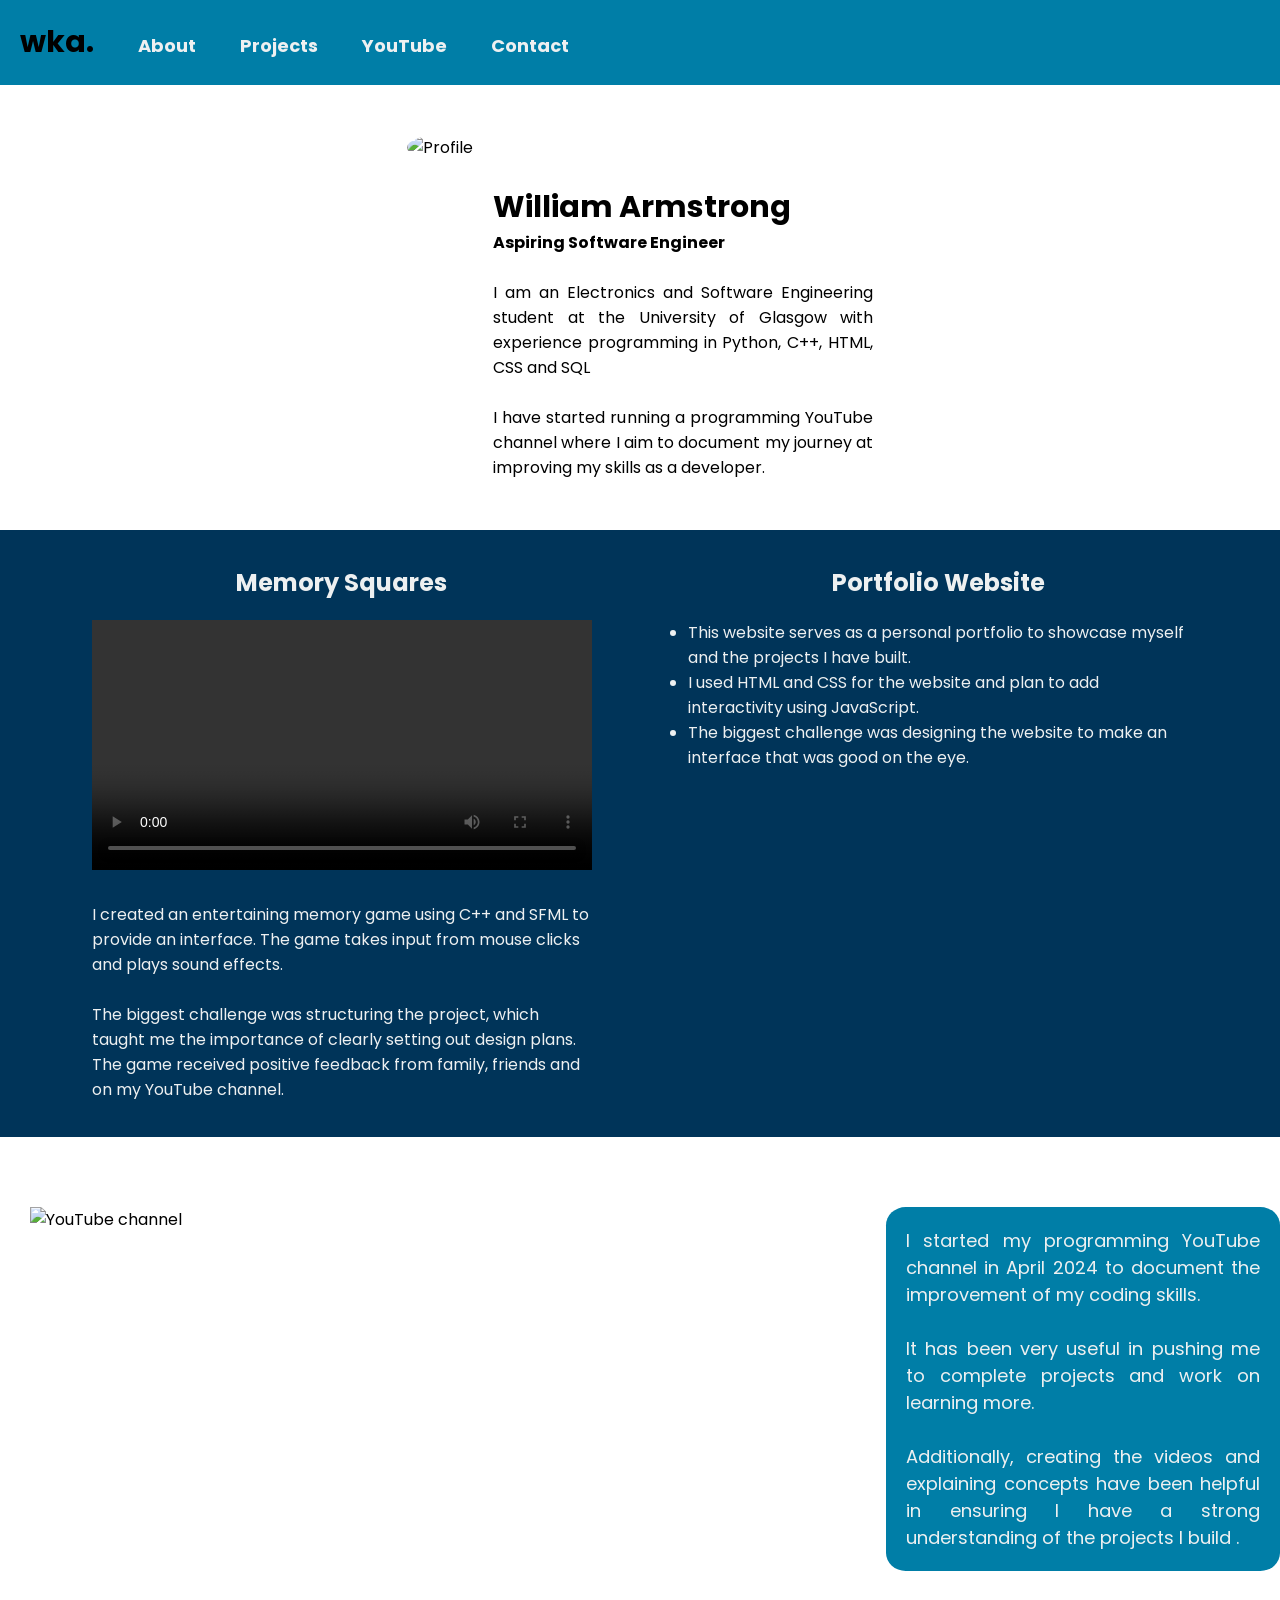
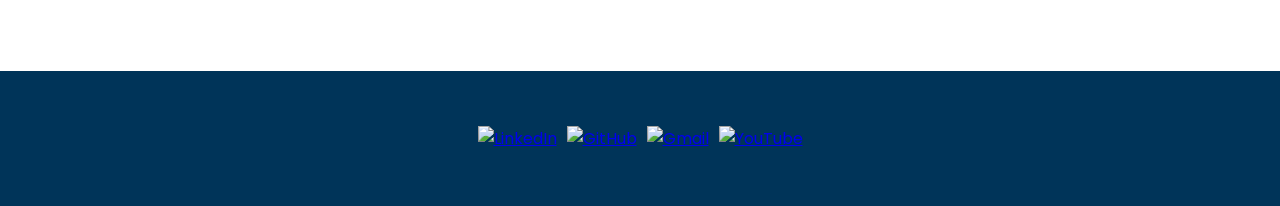
==== index.html @ e2c248c7 "Personal project website" ====
<!DOCTYPE html>
<html lang="en">

<head>
    <meta charset="UTF-8">
    <title>William Armstrong</title>
    <link href="styles.css" rel="stylesheet">
    <style>
        @import url('https://fonts.googleapis.com/css2?family=Poppins:ital,wght@0,100;0,200;0,300;0,400;0,500;0,600;0,700;0,800;0,900;1,100;1,200;1,300;1,400;1,500;1,600;1,700;1,800;1,900&display=swap');
    </style>
</head>

<body>

    <header>
        <nav>
            <ul>
                <li class="logo">wka.</li>
                <li><a href="#about">About</a></li>
                <li><a href="#projects">Projects</a></li>
                <li><a href="#youtube">YouTube</a></li>
                <li><a href="#contact">Contact</a></li>
            </ul>
        </nav>
    </header>

    <section id="about">
        <div class="profile-image">
            <img src="Resources/profile.jpg" alt="Profile" id="profile">
        </div>

        <aside class="profile-text">
            <h1>William Armstrong</h1>
            <h4>Aspiring Software Engineer</h4><br>
            <p>I am an Electronics and Software Engineering student at the University of Glasgow
                with experience programming in Python, C++, HTML, CSS and SQL <p>
            <br>
            <p>I have started running a programming YouTube channel where I aim to document my
                journey at improving my skills as a developer.</p>
        </aside>
    </section>

    <section id="projects">
        <div class="proj">
            <h2 class="project-heading">Memory Squares</h2>
            <video id="gameplay" src="Resources/memorysquares.mov" controls>Memory Squares Gameplay</video>
            <br><br>
            <p class="project-text">
                I created an entertaining memory game using C++ and SFML to provide an interface.
                The game takes input from mouse clicks and plays sound effects. </p><br>
            <p class="project-text">
                The biggest challenge was structuring the project, which taught me the importance of
                clearly setting out design plans. The game received positive feedback from family, friends
                and on my YouTube channel.
            </p>
        </div>

        <div class="proj">
            <h2 class="project-heading">Portfolio Website</h2>
            <ul class="project-text">
                <li>This website serves as a personal portfolio to showcase myself and the
                    projects I have built.</li>
                <li>I used HTML and CSS for the website and plan to add interactivity using
                    JavaScript.</li>
                <li>The biggest challenge was designing the website to make an interface that
                    was good on the eye.</li>
            </ul>
        </div>
    </section>

    <section id="youtube">
        <img id="channel" src="Resources/ytchannel.png" alt="YouTube channel">
        <aside>I started my programming YouTube channel in April 2024 to document the
            improvement of my coding skills.<br><br> It has been very useful in pushing me to
            complete projects and work on learning more. <br><br> Additionally, creating the
            videos and explaining concepts have been helpful in ensuring I have a strong
            understanding of the projects I build .</aside>
    </section>

    <footer id="contact">
        <a href="https://linkedin.com/in/william-armstrong-43b05b1b5"><img src="Resources/linkedin.png" alt="LinkedIn"></a>
        <a href="https://github.com/williamkarmstrong"><img src="Resources/github.png" alt="GitHub"></a>
        <a href="mailto:williamkarmstrongyt@gmail.com"><img src="Resources/gmail.png" alt="Gmail"></a>
        <a href="https://www.youtube.com/@williamkarmstrong"><img src="Resources/youtube.png" alt="YouTube"></a>
    </footer>
</body>
</html>
---- styles.css ----
/* Colours
Pale Blue:     #007ea7
Dark Blue:     #003459
Midnight Blue: #00171f
Off White:     #edf0f1
 */

* {
    box-sizing: border-box;
    margin: 0;
    padding: 0;
    font-family: Poppins, Arial, serif;
}

header {
    background-color: #007ea7;
}

nav li {
    list-style-type: none;
    display: inline-block;
    font-size: 18px;
    padding: 20px;
}

nav a {
    text-decoration: none;
    font-weight: bold;
    color: #edf0f1;
}

nav a:hover {
    background-color: #003459;
}

.logo {
    font-size: 30px;
    font-weight: bolder;
}

#profile {
    width: 400px;
    height: 400px;
    border-radius: 50%;
}

#about {
    display: flex;
    justify-content: center;
    padding: 50px;
}

#about aside {
    padding: 50px 0 0 20px;
    width: 400px;
    min-width: 300px;
    text-align: justify;
}

#about h1 {
    font-size: 30px;
}

#projects {
    display: flex;
    justify-content: space-evenly;
    padding: 15px;
    background-color: #003459;
    color: #edf0f1;
}

.proj {
    padding: 20px;
}

.project-heading {
    padding-bottom: 20px;
    text-align: center;
}

.project-text {
    max-width: 500px;
}

#about video {
    padding: 10px;
}

#gameplay {
    width: 500px;
    height: auto;
}

#channel {
    width: 900px;
    height: auto;
    padding: 0 30px;
}

#youtube {
    margin-top: 70px;
    display: flex;
}

#youtube aside {
    background-color: #007ea7;
    color: #edf0f1;
    padding: 20px;
    width: 400px;
    border-radius: 5%;
    text-align: justify;
    font-size: 18px;
}

#youtube aside:hover {
    background-color: #003459;
}

footer {
    margin-top: 100px;
    padding: 50px;
    display: flex;
    justify-content: center;
    background-color: #003459;
}

footer img {
    width: 50px;
    height: auto;
    padding: 5px;
}
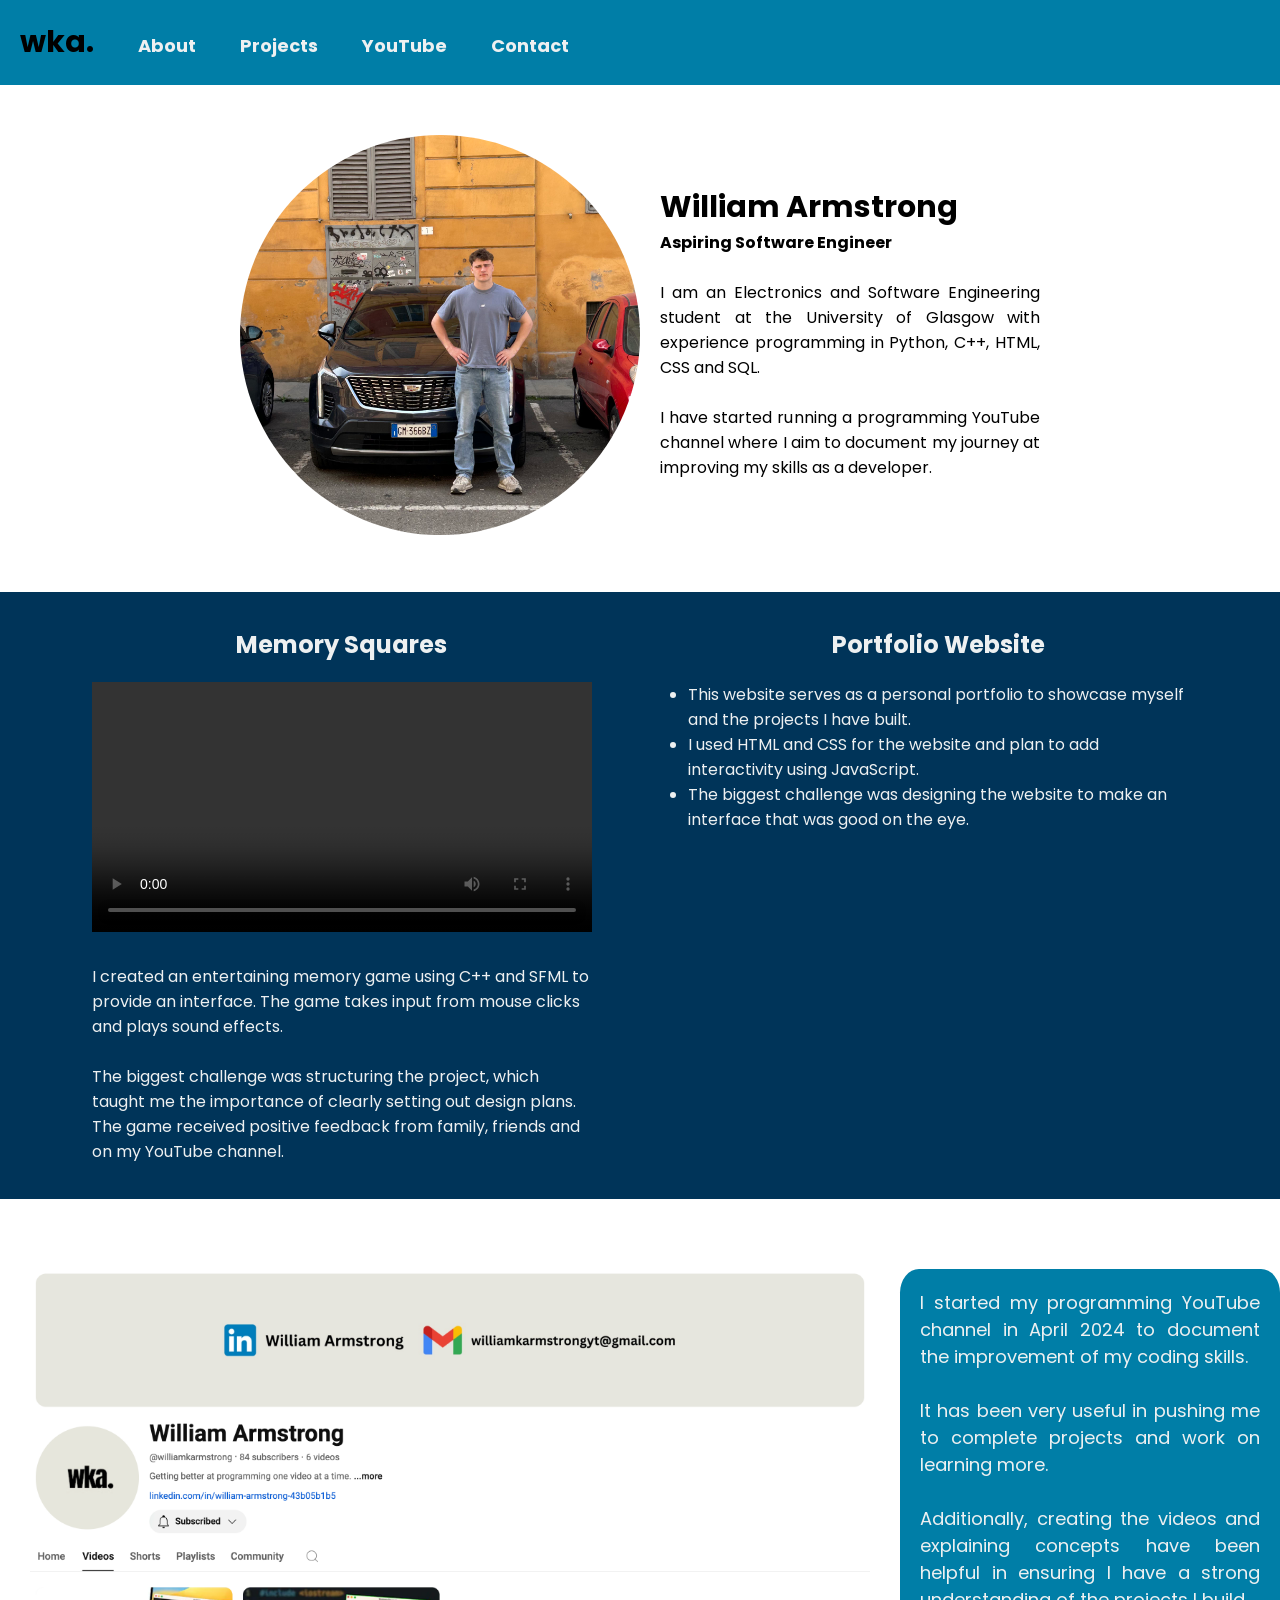
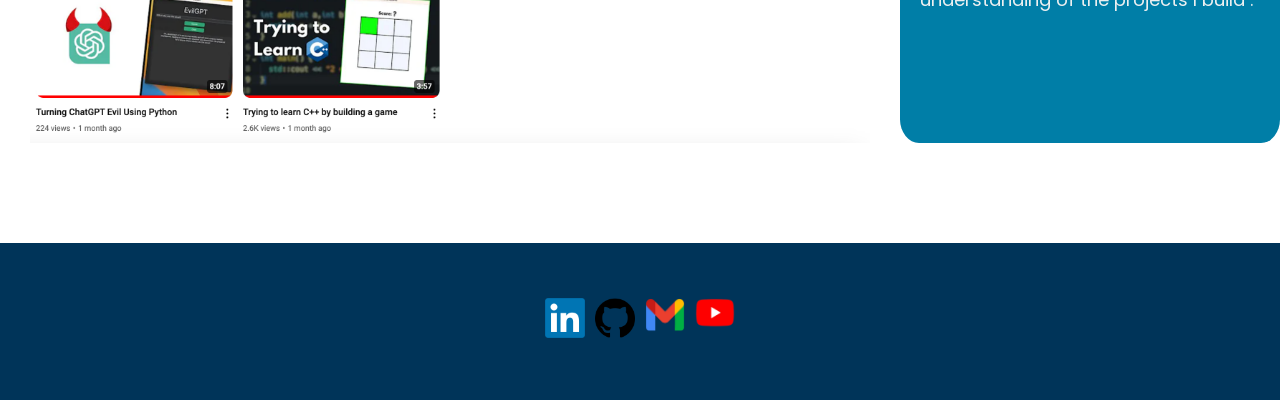
==== commit ee54242e: "Personal project website" ====
--- a/index.html
+++ b/index.html
@@ -33,7 +33,7 @@
             <h1>William Armstrong</h1>
             <h4>Aspiring Software Engineer</h4><br>
             <p>I am an Electronics and Software Engineering student at the University of Glasgow
-                with experience programming in Python, C++, HTML, CSS and SQL <p>
+                with experience programming in Python, C++, HTML, CSS and SQL. <p>
             <br>
             <p>I have started running a programming YouTube channel where I aim to document my
                 journey at improving my skills as a developer.</p>
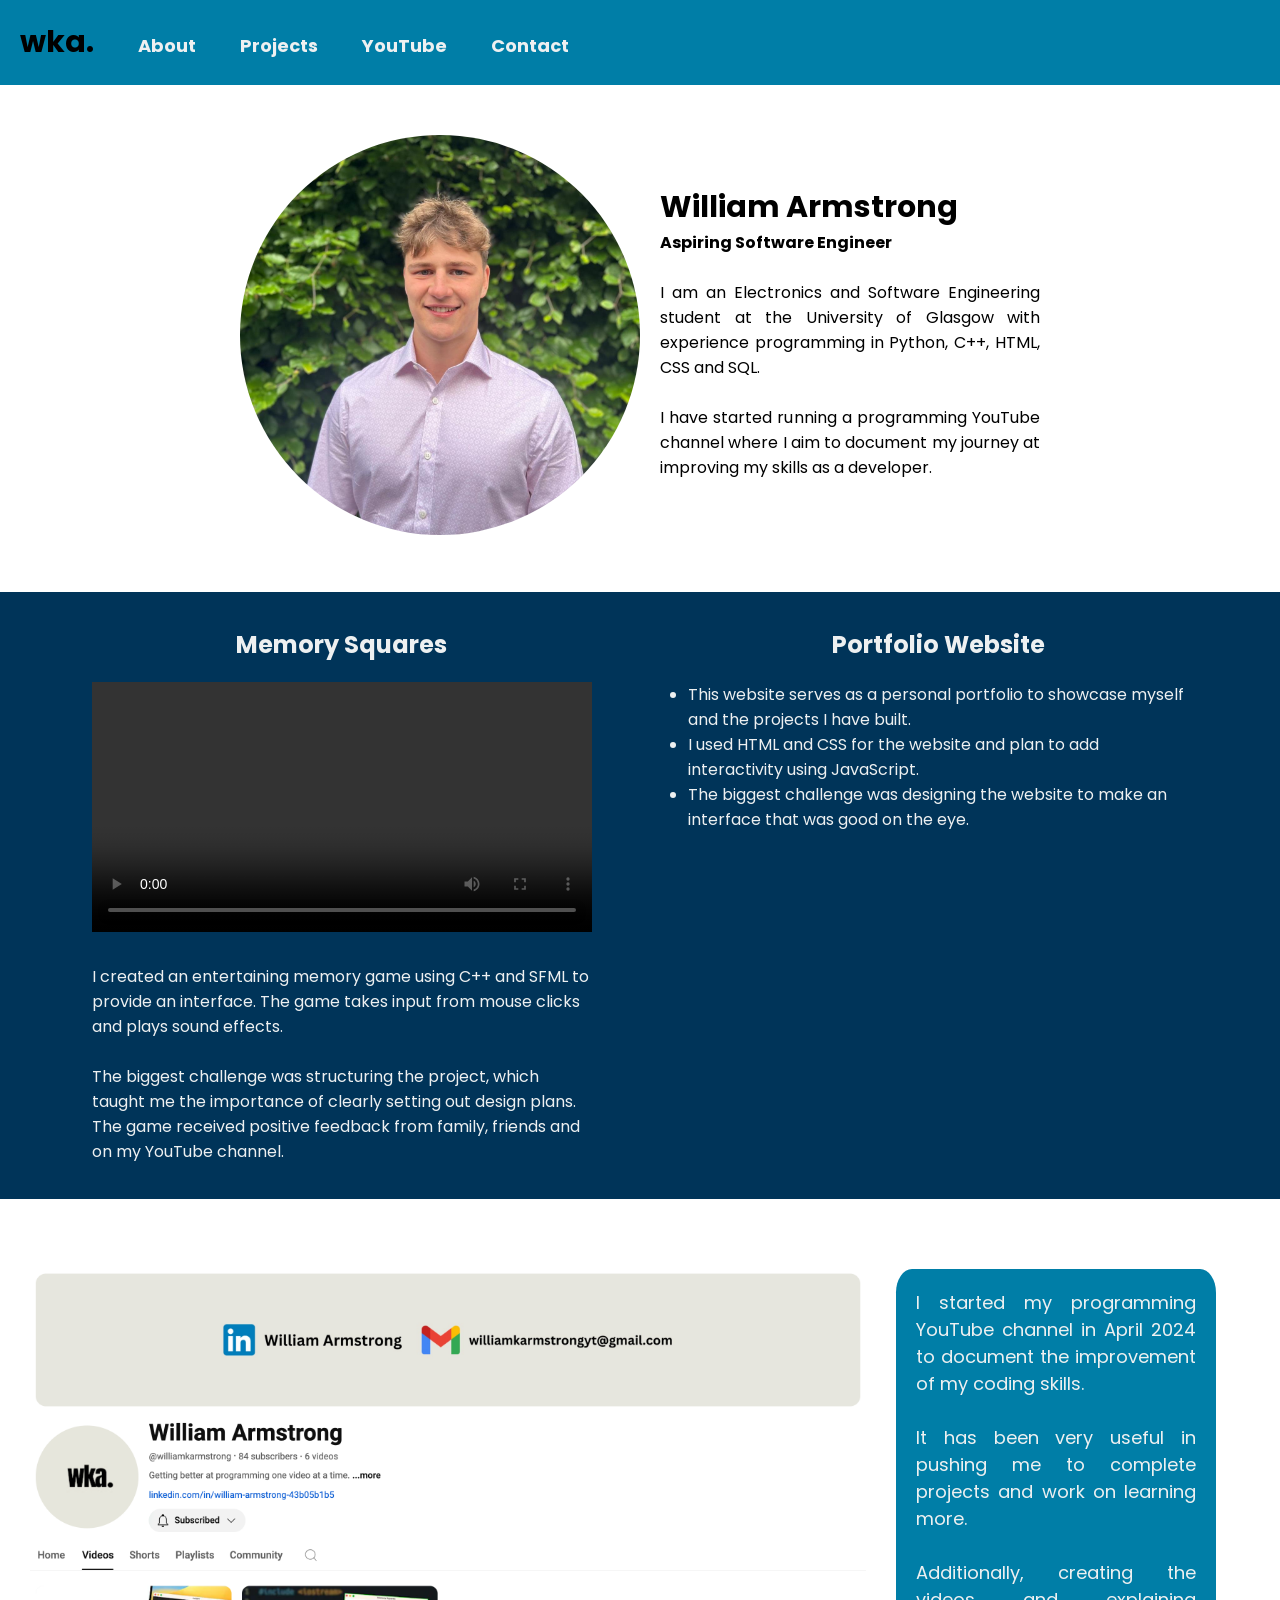
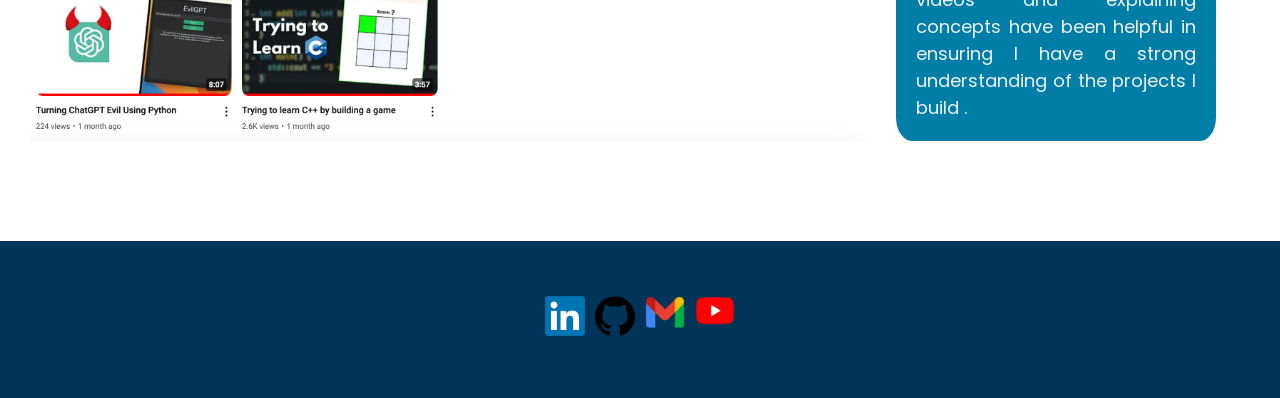
==== commit f7ed5ba3: "Changed youtube section widths" ====
--- a/index.html
+++ b/index.html
@@ -26,7 +26,7 @@
 
     <section id="about">
         <div class="profile-image">
-            <img src="Resources/profile.jpg" alt="Profile" id="profile">
+            <img src="Resources/william.jpg" alt="Profile" id="profile">
         </div>
 
         <aside class="profile-text">
--- a/styles.css
+++ b/styles.css
@@ -92,7 +92,7 @@
 }
 
 #channel {
-    width: 900px;
+    width: 70%;
     height: auto;
     padding: 0 30px;
 }
@@ -106,7 +106,7 @@
     background-color: #007ea7;
     color: #edf0f1;
     padding: 20px;
-    width: 400px;
+    width: 25%;
     border-radius: 5%;
     text-align: justify;
     font-size: 18px;
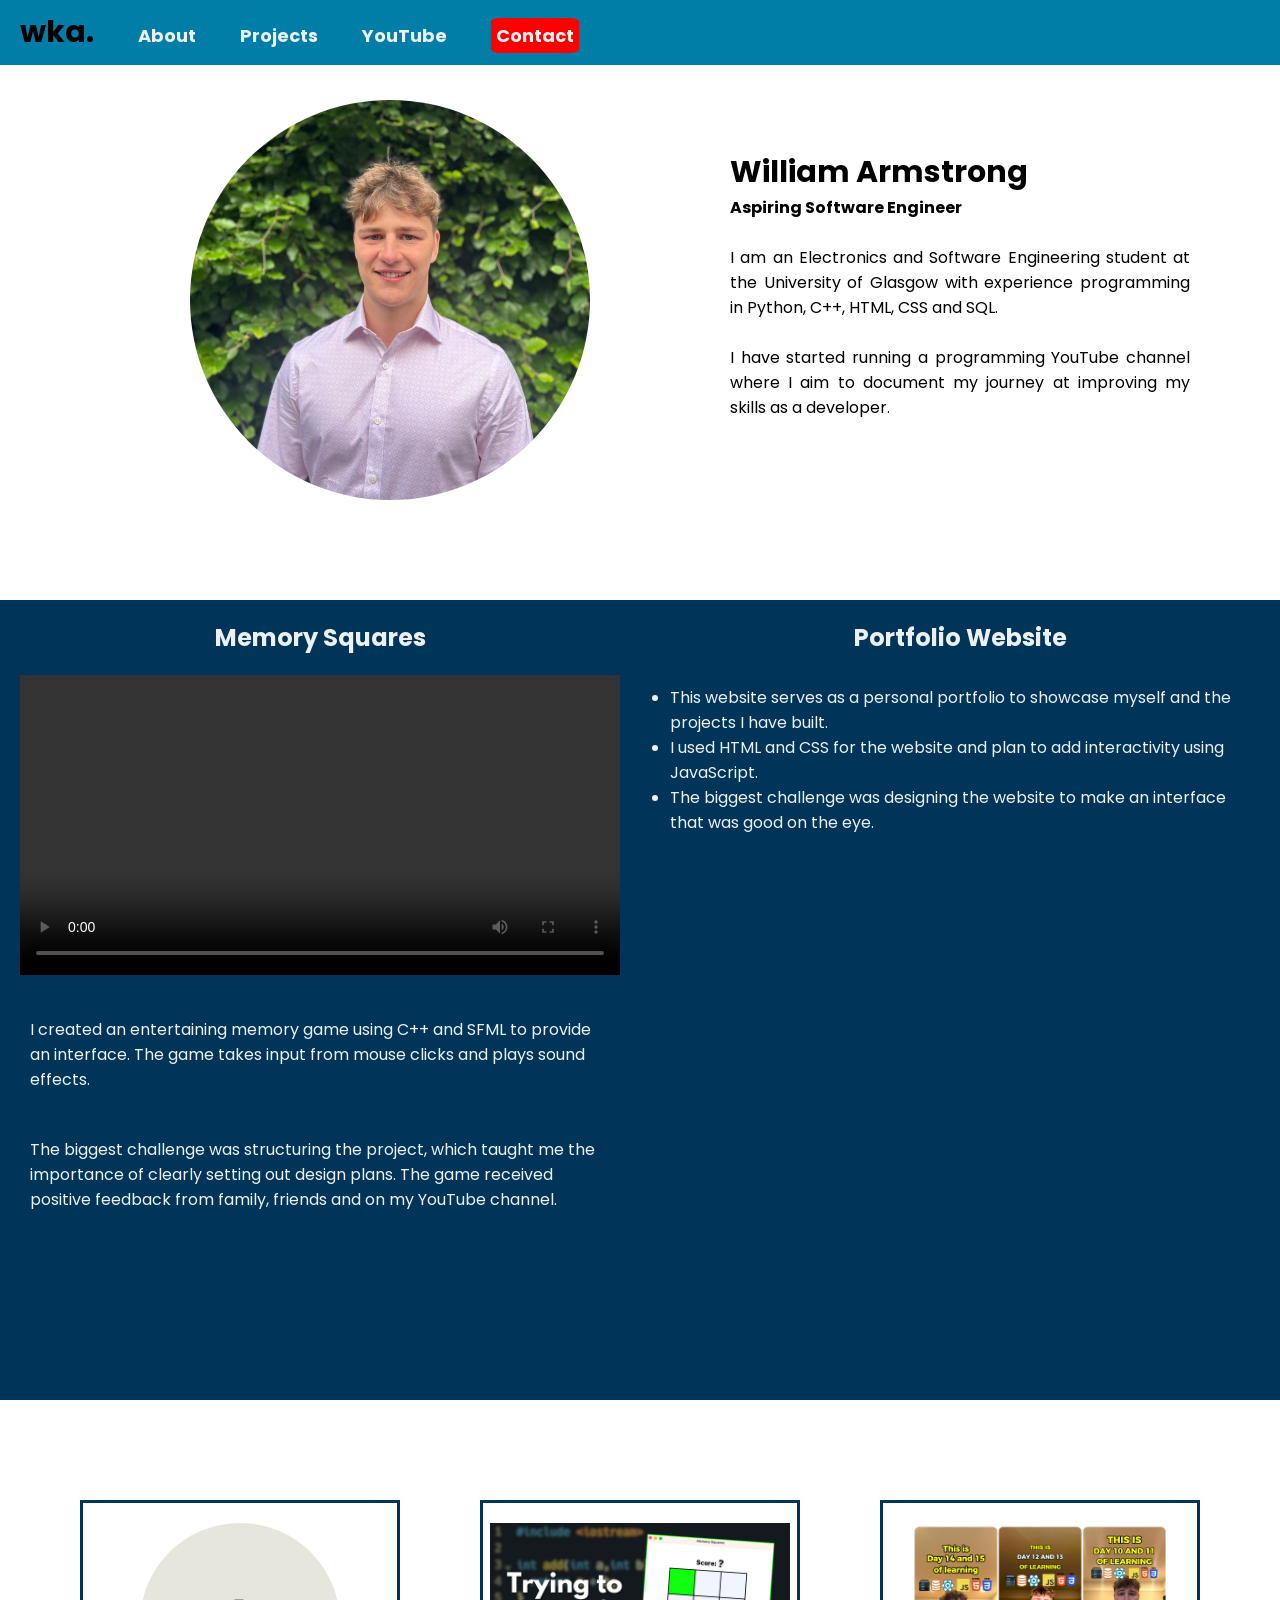
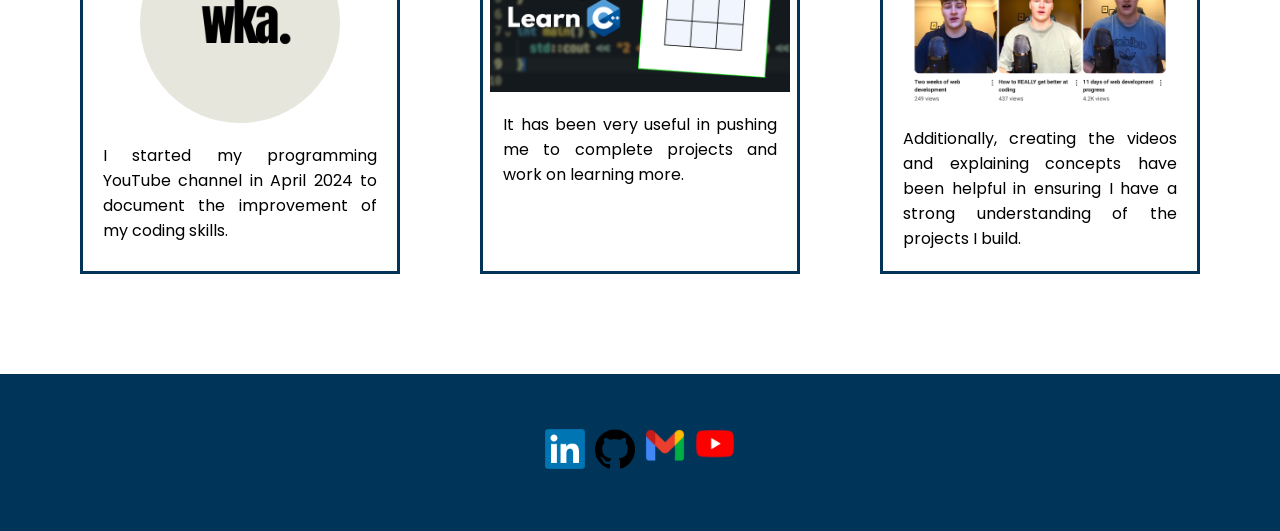
==== commit cfb39e67: "footer links to new tab" ====
--- a/index.html
+++ b/index.html
@@ -19,7 +19,7 @@
                 <li><a href="#about">About</a></li>
                 <li><a href="#projects">Projects</a></li>
                 <li><a href="#youtube">YouTube</a></li>
-                <li><a href="#contact">Contact</a></li>
+                <li><a href="#contact" id="contactnav">Contact</a></li>
             </ul>
         </nav>
     </header>
@@ -69,19 +69,29 @@
     </section>
 
     <section id="youtube">
-        <img id="channel" src="Resources/ytchannel.png" alt="YouTube channel">
-        <aside>I started my programming YouTube channel in April 2024 to document the
-            improvement of my coding skills.<br><br> It has been very useful in pushing me to
-            complete projects and work on learning more. <br><br> Additionally, creating the
-            videos and explaining concepts have been helpful in ensuring I have a strong
-            understanding of the projects I build .</aside>
+        <div class="yt-div">
+            <img class="yt-pic"  id="logo" src="Resources/logo.png" alt="Channel logo">
+            <p class="yt-text">I started my programming YouTube channel in April 2024 to document the
+                improvement of my coding skills.</p>
+        </div>
+        <div class="yt-div">
+            <img class="yt-pic" src="Resources/thumbnail.png" alt="Video thumbnail">
+            <p class="yt-text">It has been very useful in pushing me to
+                complete projects and work on learning more.</p>
+        </div>
+        <div class="yt-div">
+            <img class="yt-pic" src="Resources/shorts.png" alt="Shorts thumbnails">
+            <p class="yt-text">Additionally, creating the
+                videos and explaining concepts have been helpful in ensuring I have a strong
+                understanding of the projects I build.</p>
+        </div>
     </section>
 
     <footer id="contact">
-        <a href="https://linkedin.com/in/william-armstrong-43b05b1b5"><img src="Resources/linkedin.png" alt="LinkedIn"></a>
-        <a href="https://github.com/williamkarmstrong"><img src="Resources/github.png" alt="GitHub"></a>
-        <a href="mailto:williamkarmstrongyt@gmail.com"><img src="Resources/gmail.png" alt="Gmail"></a>
-        <a href="https://www.youtube.com/@williamkarmstrong"><img src="Resources/youtube.png" alt="YouTube"></a>
+        <a target=”_blank” href="https://linkedin.com/in/william-armstrong-43b05b1b5"><img src="Resources/linkedin.png" alt="LinkedIn"></a>
+        <a target=”_blank” href="https://github.com/williamkarmstrong"><img src="Resources/github.png" alt="GitHub"></a>
+        <a target=”_blank” href="mailto:williamkarmstrongyt@gmail.com"><img src="Resources/gmail.png" alt="Gmail"></a>
+        <a target=”_blank” href="https://www.youtube.com/@williamkarmstrong"><img src="Resources/youtube.png" alt="YouTube"></a>
     </footer>
 </body>
 </html>
--- a/styles.css
+++ b/styles.css
@@ -14,13 +14,20 @@
 
 header {
     background-color: #007ea7;
+    width: 100vw;
+    position: fixed;
+    z-index: 999;
+}
+
+nav {
+    width: 100%
 }
 
 nav li {
+    display: inline-block;
+    padding: 10px 20px;
     list-style-type: none;
-    display: inline-block;
     font-size: 18px;
-    padding: 20px;
 }
 
 nav a {
@@ -31,11 +38,45 @@
 
 nav a:hover {
     background-color: #003459;
+    cursor: pointer;
 }
 
 .logo {
     font-size: 30px;
     font-weight: bolder;
+}
+
+#contactnav {
+    background-color: red;
+    border-radius: 10%;
+    padding: 5px;
+}
+
+#contactnav:hover {
+    color: #003459;
+    cursor: pointer;
+}
+
+@media (max-width: 590px) {
+    header {
+        position: static;
+    }
+
+    nav {
+        display: flex;
+        justify-content: center;
+    }
+
+    nav li {
+        display: block;
+    }
+
+}
+
+#about {
+    display: flex;
+    justify-content: center;
+    padding: 100px 0;
 }
 
 #profile {
@@ -44,16 +85,20 @@
     border-radius: 50%;
 }
 
-#about {
+.profile-image {
+    width: 50%;
     display: flex;
     justify-content: center;
-    padding: 50px;
+    align-items: center;
+}
+
+.profile-text {
+    width: 50%;
 }
 
 #about aside {
-    padding: 50px 0 0 20px;
-    width: 400px;
-    min-width: 300px;
+    padding: 50px 20px;
+    max-width: 500px;
     text-align: justify;
 }
 
@@ -61,16 +106,32 @@
     font-size: 30px;
 }
 
+@media (max-width: 840px) {
+    #about {
+        display: block;
+    }
+
+    .profile-image, .profile-text {
+        width: 100%;
+    }
+
+    #about aside {
+        max-width: 100%;
+    }
+}
+
 #projects {
-    display: flex;
-    justify-content: space-evenly;
-    padding: 15px;
+    width: 100vw;
+    height: 800px;
     background-color: #003459;
     color: #edf0f1;
 }
 
 .proj {
+    background-color: #003459;
     padding: 20px;
+    float: left;
+    width: 50%;
 }
 
 .project-heading {
@@ -78,46 +139,65 @@
     text-align: center;
 }
 
-.project-text {
-    max-width: 500px;
-}
-
-#about video {
-    padding: 10px;
+.project-text, #about video {
+    padding: 10px
 }
 
 #gameplay {
-    width: 500px;
+    width: 100%;
     height: auto;
 }
 
-#channel {
-    width: 70%;
+#youtube {
+    width: 100vw;
+    display: flex;
+    justify-content: space-evenly;
+    padding: 100px 0;
+}
+
+.yt-div {
+    width: 25%;
+    border: 3px solid #003459;
+    padding: 20px;
+    display: flex;
+    flex-direction: column;
+    align-items: center;
+}
+
+.yt-div:hover {
+    background-color: #003459;
+    color: white;
+}
+
+.yt-pic {
+    width: 300px;
     height: auto;
-    padding: 0 30px;
-}
-
-#youtube {
-    margin-top: 70px;
-    display: flex;
-}
-
-#youtube aside {
-    background-color: #007ea7;
-    color: #edf0f1;
-    padding: 20px;
-    width: 25%;
-    border-radius: 5%;
+}
+
+.yt-text {
     text-align: justify;
-    font-size: 18px;
-}
-
-#youtube aside:hover {
-    background-color: #003459;
+    padding-top: 20px;
+}
+
+#logo {
+    border-radius: 50%;
+    width: 200px;
+}
+
+@media (max-width: 1200px) {
+    #youtube {
+        width: 100vw;
+        flex-direction: column;
+        align-items: center;
+    }
+
+    .yt-div {
+        width: 450px;
+        margin: 50px;
+    }
 }
 
 footer {
-    margin-top: 100px;
     padding: 50px;
     display: flex;
     justify-content: center;
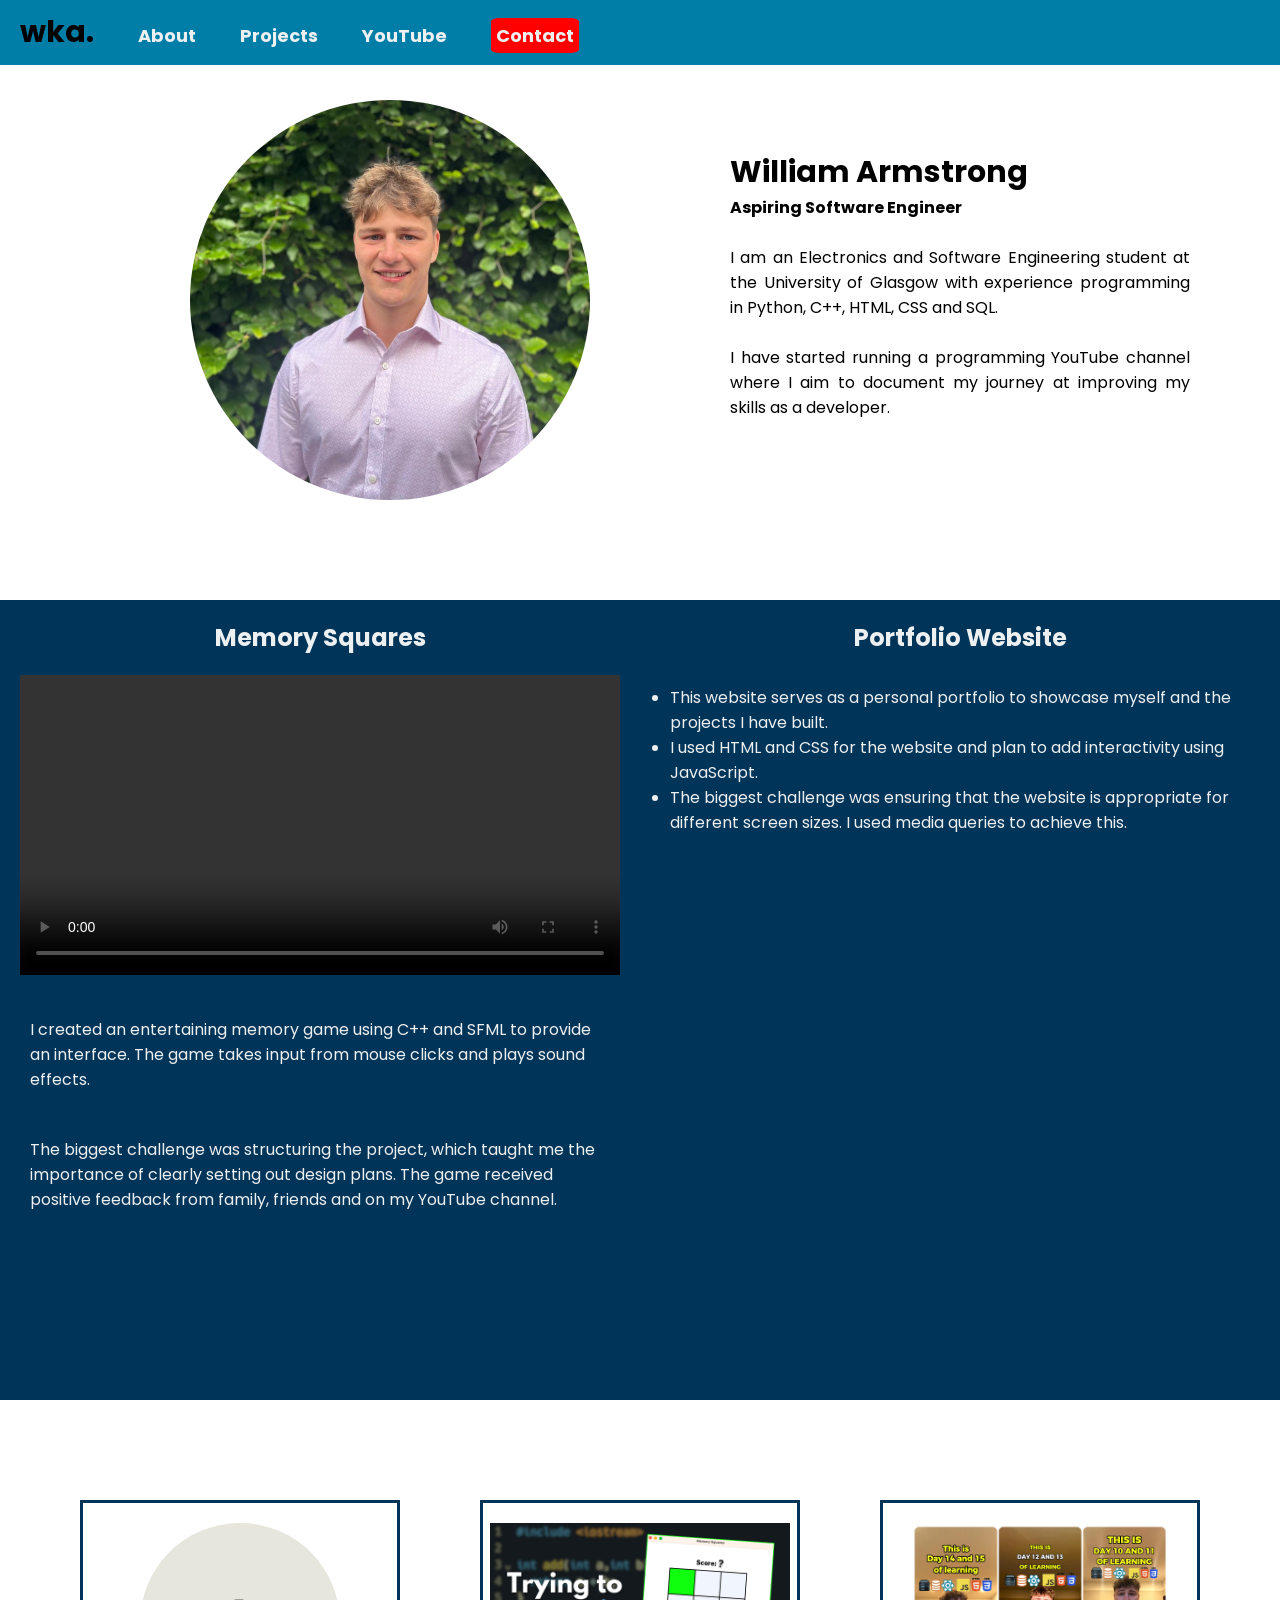
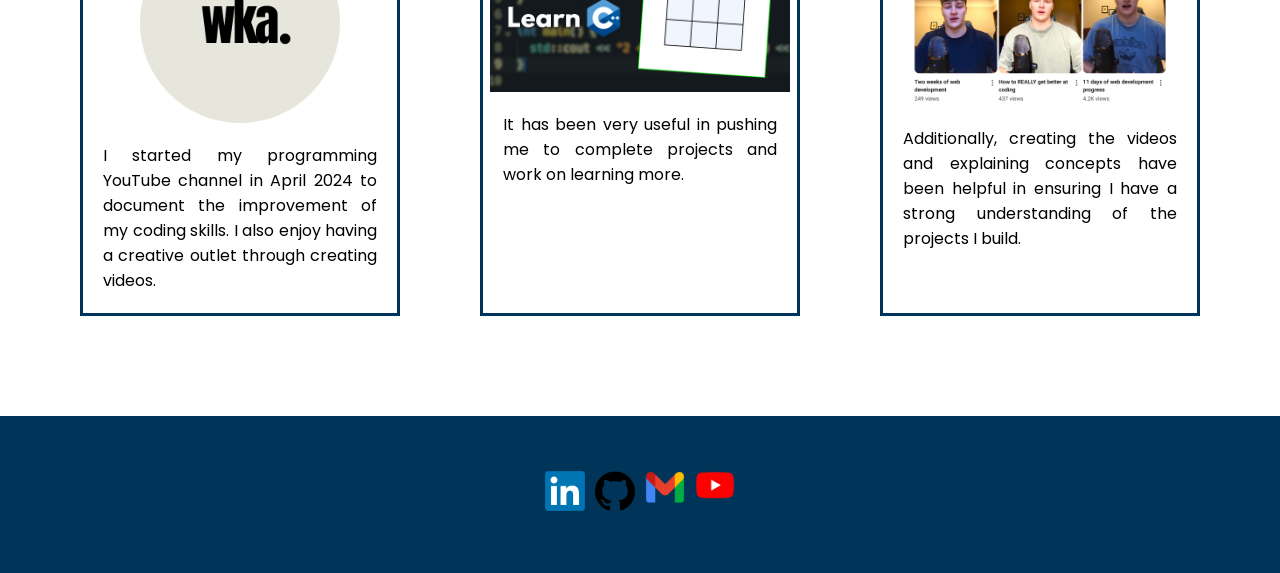
==== commit 5510964c: "project challenges and youtube text changes" ====
--- a/index.html
+++ b/index.html
@@ -62,8 +62,8 @@
                     projects I have built.</li>
                 <li>I used HTML and CSS for the website and plan to add interactivity using
                     JavaScript.</li>
-                <li>The biggest challenge was designing the website to make an interface that
-                    was good on the eye.</li>
+                <li>The biggest challenge was ensuring that the website is appropriate for different screen sizes.
+                    I used media queries to achieve this.</li>
             </ul>
         </div>
     </section>
@@ -72,7 +72,7 @@
         <div class="yt-div">
             <img class="yt-pic"  id="logo" src="Resources/logo.png" alt="Channel logo">
             <p class="yt-text">I started my programming YouTube channel in April 2024 to document the
-                improvement of my coding skills.</p>
+                improvement of my coding skills. I also enjoy having a creative outlet through creating videos.</p>
         </div>
         <div class="yt-div">
             <img class="yt-pic" src="Resources/thumbnail.png" alt="Video thumbnail">
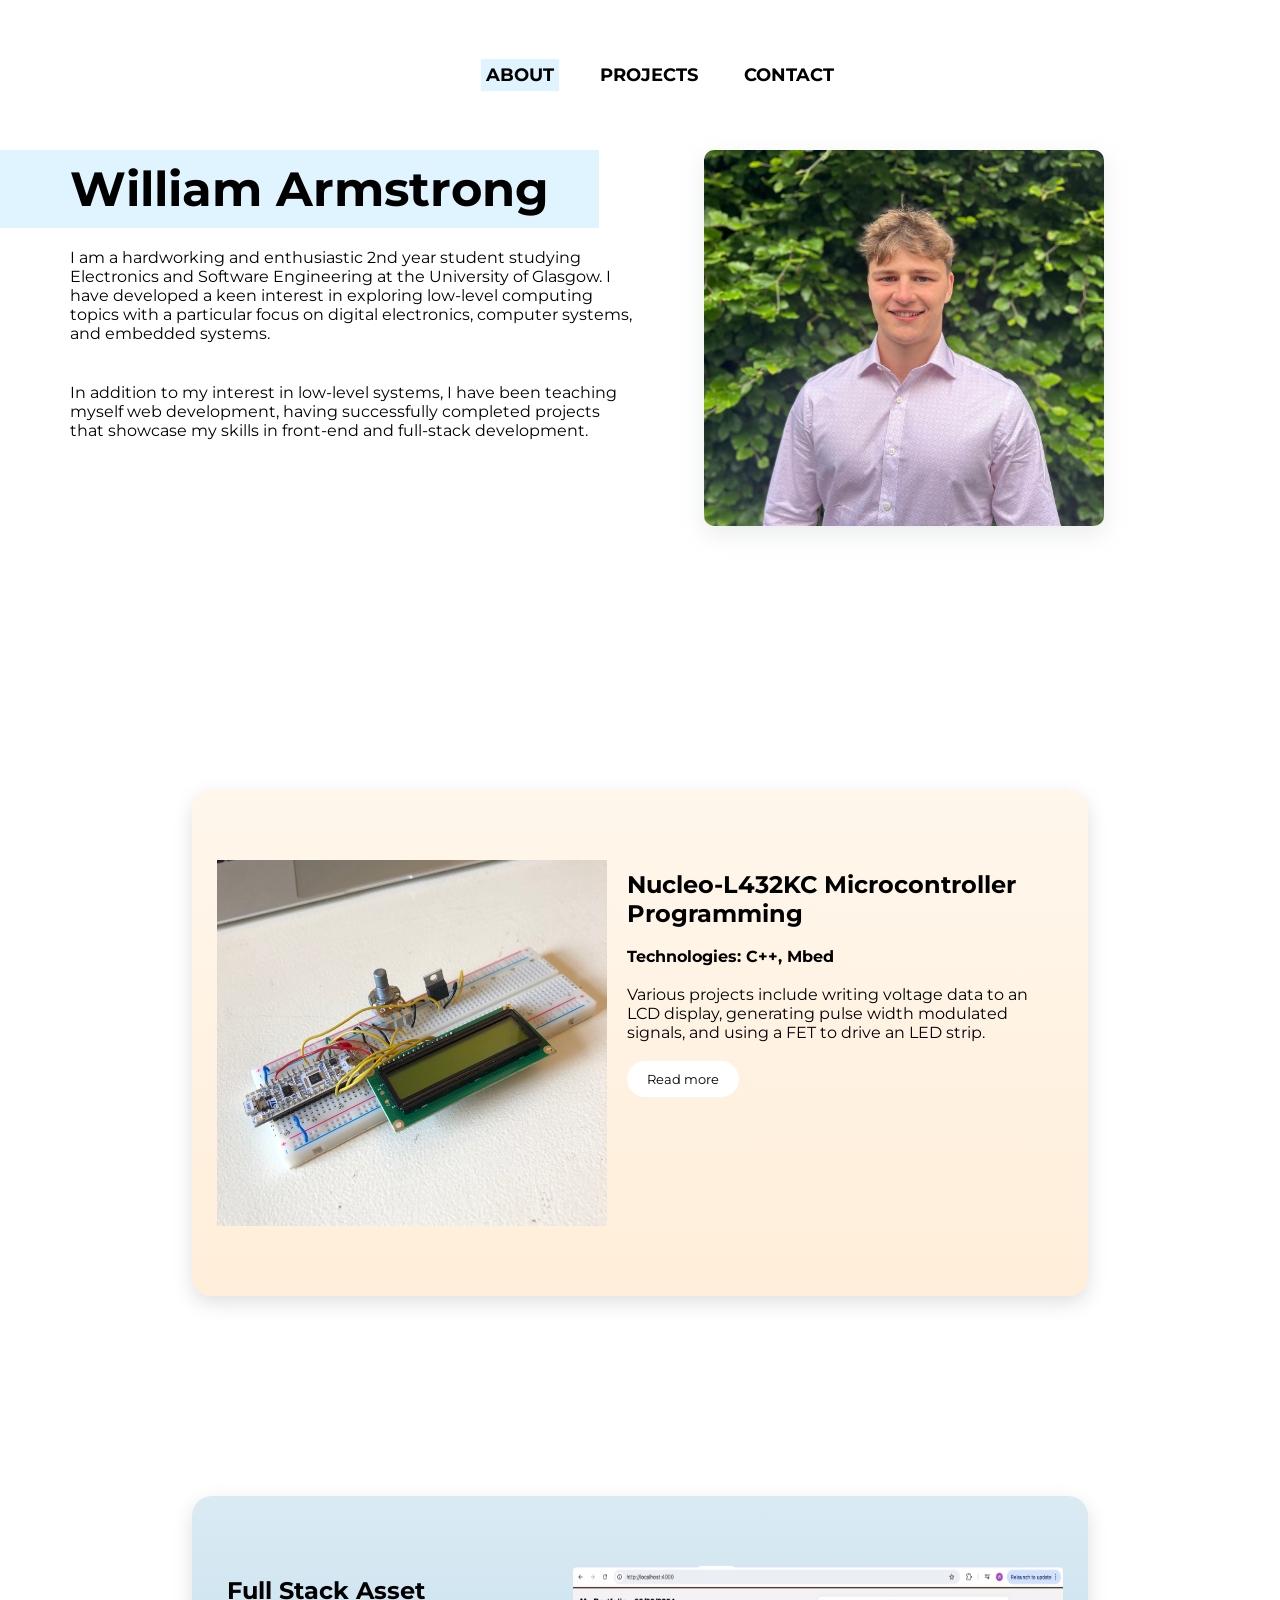
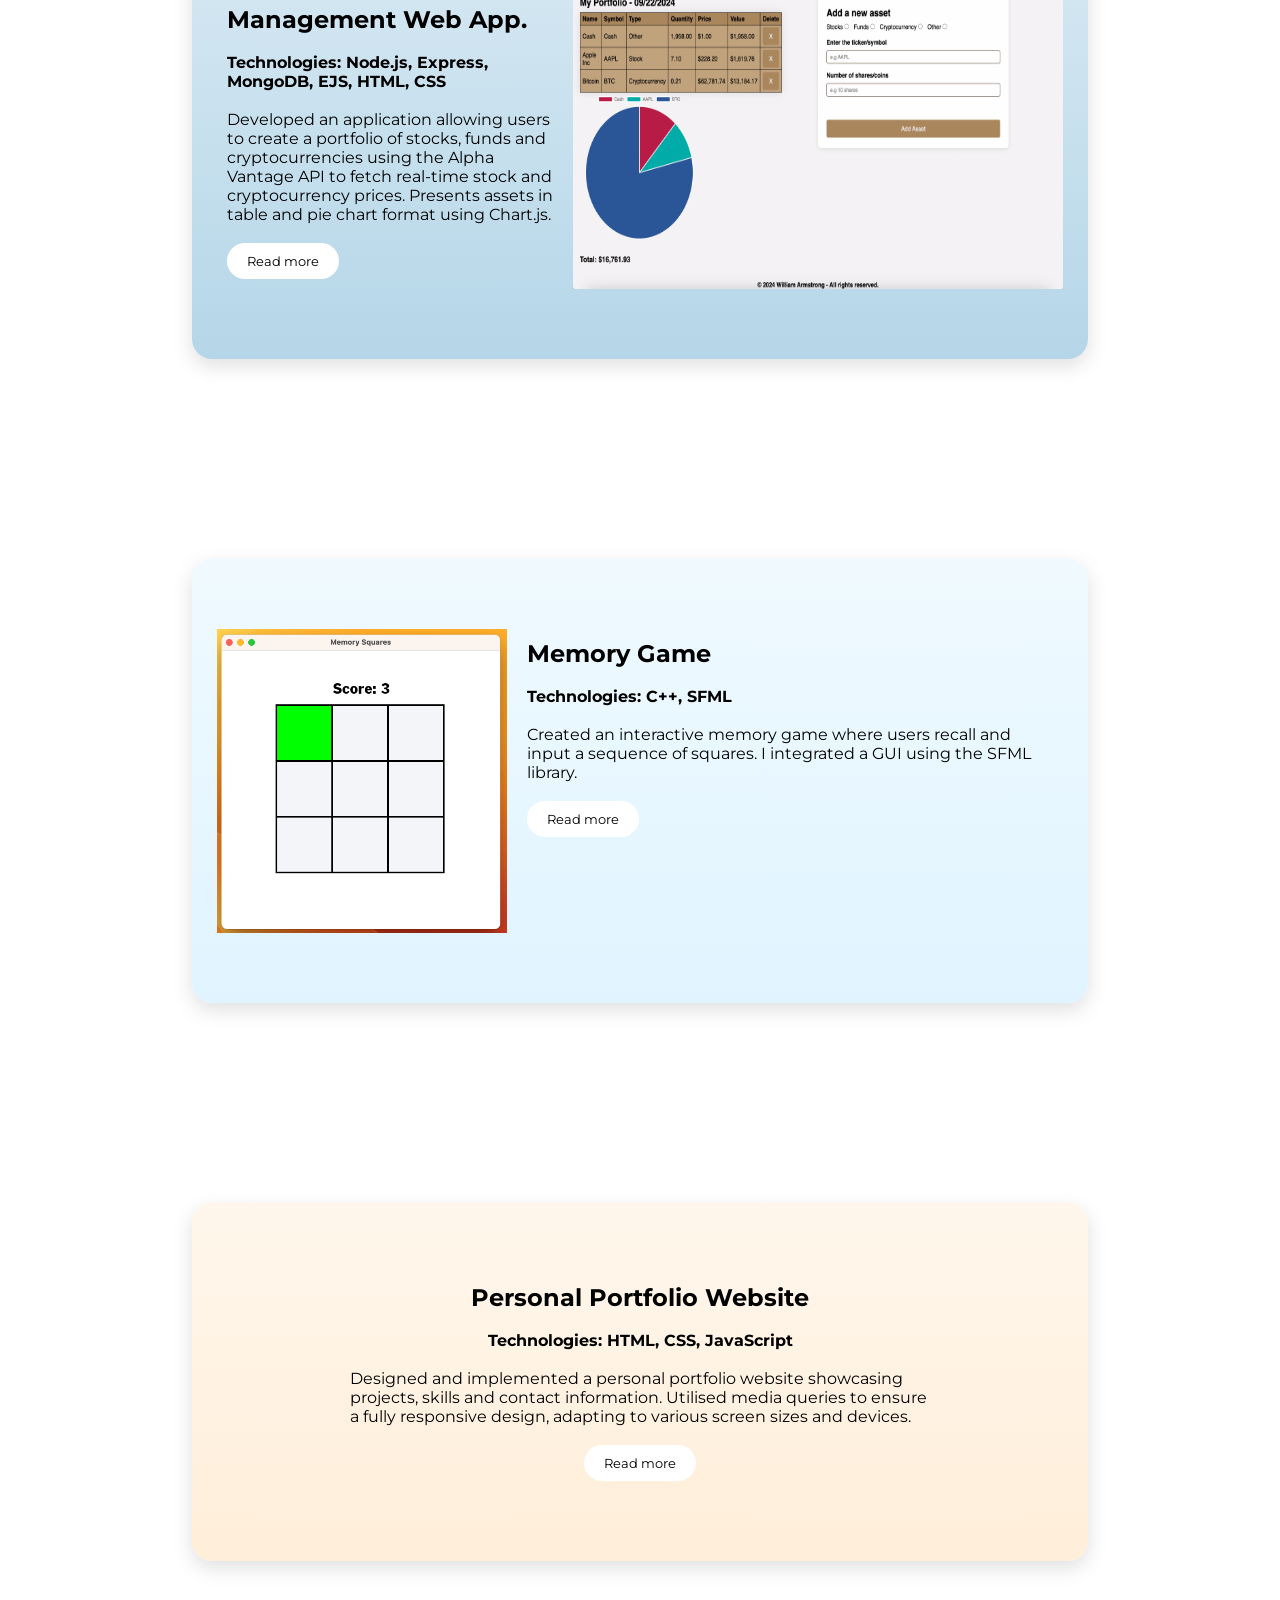
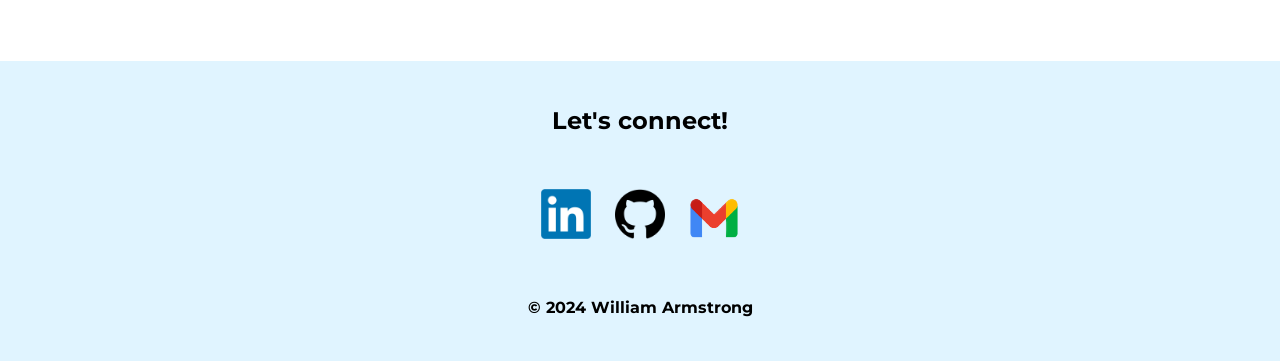
==== commit 3f1a98c9: "Add files via upload" ====
--- a/index.html
+++ b/index.html
@@ -1,97 +1,122 @@
 <!DOCTYPE html>
 <html lang="en">
-
 <head>
     <meta charset="UTF-8">
     <title>William Armstrong</title>
-    <link href="styles.css" rel="stylesheet">
-    <style>
-        @import url('https://fonts.googleapis.com/css2?family=Poppins:ital,wght@0,100;0,200;0,300;0,400;0,500;0,600;0,700;0,800;0,900;1,100;1,200;1,300;1,400;1,500;1,600;1,700;1,800;1,900&display=swap');
-    </style>
+
+    <link rel="stylesheet" href="styles.css">
+    <link rel="icon" type="image/x-icon" href="/resources/favicon.png">
 </head>
-
 <body>
-
     <header>
-        <nav>
-            <ul>
-                <li class="logo">wka.</li>
-                <li><a href="#about">About</a></li>
-                <li><a href="#projects">Projects</a></li>
-                <li><a href="#youtube">YouTube</a></li>
-                <li><a href="#contact" id="contactnav">Contact</a></li>
-            </ul>
-        </nav>
+        <ul>
+            <li><a id="about-link" href="#about">ABOUT</a></li>
+            <li><a class="proj-contact-links" href="#projects">PROJECTS</a></li>
+            <li><a class="proj-contact-links" href="#contact">CONTACT</a></li>
+        </ul>
     </header>
 
-    <section id="about">
-        <div class="profile-image">
-            <img src="Resources/william.jpg" alt="Profile" id="profile">
-        </div>
+    <div id="about">
+        <div id="left">
+            <h1 id="name">William Armstrong</h1>
+            <p>
+                I am a hardworking and enthusiastic 2nd year student studying Electronics
+                and Software Engineering at the University of Glasgow. I have developed a
+                keen interest in exploring low-level computing topics with a particular
+                focus on digital electronics, computer systems, and embedded systems. </p>
 
-        <aside class="profile-text">
-            <h1>William Armstrong</h1>
-            <h4>Aspiring Software Engineer</h4><br>
-            <p>I am an Electronics and Software Engineering student at the University of Glasgow
-                with experience programming in Python, C++, HTML, CSS and SQL. <p>
-            <br>
-            <p>I have started running a programming YouTube channel where I aim to document my
-                journey at improving my skills as a developer.</p>
-        </aside>
-    </section>
-
-    <section id="projects">
-        <div class="proj">
-            <h2 class="project-heading">Memory Squares</h2>
-            <video id="gameplay" src="Resources/memorysquares.mov" controls>Memory Squares Gameplay</video>
-            <br><br>
-            <p class="project-text">
-                I created an entertaining memory game using C++ and SFML to provide an interface.
-                The game takes input from mouse clicks and plays sound effects. </p><br>
-            <p class="project-text">
-                The biggest challenge was structuring the project, which taught me the importance of
-                clearly setting out design plans. The game received positive feedback from family, friends
-                and on my YouTube channel.
+            <p> In addition
+                to my interest in low-level systems, I have been teaching myself web development,
+                having successfully completed projects that showcase my skills in front-end and
+                full-stack development.
             </p>
         </div>
 
-        <div class="proj">
-            <h2 class="project-heading">Portfolio Website</h2>
-            <ul class="project-text">
-                <li>This website serves as a personal portfolio to showcase myself and the
-                    projects I have built.</li>
-                <li>I used HTML and CSS for the website and plan to add interactivity using
-                    JavaScript.</li>
-                <li>The biggest challenge was ensuring that the website is appropriate for different screen sizes.
-                    I used media queries to achieve this.</li>
-            </ul>
+        <div id="right">
+            <img id="profile" src="resources/william.jpg" alt="Profile picture">
         </div>
-    </section>
+    </div>
 
-    <section id="youtube">
-        <div class="yt-div">
-            <img class="yt-pic"  id="logo" src="Resources/logo.png" alt="Channel logo">
-            <p class="yt-text">I started my programming YouTube channel in April 2024 to document the
-                improvement of my coding skills. I also enjoy having a creative outlet through creating videos.</p>
+    <div id="projects">
+        <div id="microcontroller" class="proj">
+            <div class="proj-content">
+                <img src="resources/microcontroller.jpg" alt="Nucleo-L432KC microcontroller">
+
+                <div class="proj-text">
+                    <h2>Nucleo-L432KC Microcontroller Programming</h2><br>
+                    <h4>Technologies: C++, Mbed</h4><br>
+                    <p id="microcontroller-blurb">
+                        Various projects include writing voltage data to an LCD display,
+                        generating pulse width modulated signals, and using a FET to drive an LED strip.
+                    </p><br>
+                    <button id="microcontroller-btn" type="submit">Read more</button>
+                </div>
+            </div>
         </div>
-        <div class="yt-div">
-            <img class="yt-pic" src="Resources/thumbnail.png" alt="Video thumbnail">
-            <p class="yt-text">It has been very useful in pushing me to
-                complete projects and work on learning more.</p>
+
+        <div id="tracker" class="proj">
+            <div class="proj-content">
+                <div class="proj-text">
+                    <h2>Full Stack Asset Management Web App.</h2><br>
+                    <h4>Technologies: Node.js, Express, MongoDB, EJS, HTML, CSS</h4><br>
+                    <p id="tracker-blurb">
+                        Developed an application allowing users to create a portfolio of stocks,
+                        funds and cryptocurrencies using the Alpha Vantage API to fetch real-time
+                        stock and cryptocurrency prices. Presents assets in table and pie chart
+                        format using Chart.js.
+                    </p><br>
+                    <form>
+                        <button id="tracker-btn" type="submit">Read more</button>
+                    </form>
+                </div>
+                <img src="resources/tracker.png" alt="Investment tracker app">
+            </div>
         </div>
-        <div class="yt-div">
-            <img class="yt-pic" src="Resources/shorts.png" alt="Shorts thumbnails">
-            <p class="yt-text">Additionally, creating the
-                videos and explaining concepts have been helpful in ensuring I have a strong
-                understanding of the projects I build.</p>
+
+        <div id="memory-squares" class="proj">
+            <div class="proj-content">
+                <img src="resources/memorySquaresPic.png" alt="Memory game">
+                <div class="proj-text">
+                    <h2>Memory Game</h2><br>
+                    <h4>Technologies: C++, SFML</h4><br>
+                    <p id="memory-squares-blurb">
+                        Created an interactive memory game where users recall and input a sequence of
+                        squares. I integrated a GUI using the SFML library.
+                    </p><br>
+                    <form>
+                        <button id="msquares-btn" type="submit">Read more</button>
+                    </form>
+                </div>
+            </div>
         </div>
-    </section>
+
+        <div id="portfolio" class="proj">
+            <div class="proj-content">
+                <div class="proj-text">
+                    <h2>Personal Portfolio Website</h2><br>
+                    <h4>Technologies: HTML, CSS, JavaScript</h4><br>
+                    <p id="portfolio-blurb">
+                        Designed and implemented a personal portfolio website showcasing projects,
+                        skills and contact information. Utilised media queries to ensure a fully
+                        responsive design, adapting to various screen sizes and devices.
+                    </p><br>
+                    <button id="portfolio-btn">Read more</button>
+                </div>
+            </div>
+        </div>
+
+    </div>
 
     <footer id="contact">
-        <a target=”_blank” href="https://linkedin.com/in/william-armstrong-43b05b1b5"><img src="Resources/linkedin.png" alt="LinkedIn"></a>
-        <a target=”_blank” href="https://github.com/williamkarmstrong"><img src="Resources/github.png" alt="GitHub"></a>
-        <a target=”_blank” href="mailto:williamkarmstrongyt@gmail.com"><img src="Resources/gmail.png" alt="Gmail"></a>
-        <a target=”_blank” href="https://www.youtube.com/@williamkarmstrong"><img src="Resources/youtube.png" alt="YouTube"></a>
+        <h2>Let's connect!</h2>
+        <div>
+            <a target=”_blank” href="https://linkedin.com/in/william-armstrong-43b05b1b5"><img src="resources/linkedin.png" alt="LinkedIn"></a>
+            <a target=”_blank” href="https://github.com/williamkarmstrong"><img src="resources/github.png" alt="GitHub"></a>
+            <a target=”_blank” href="mailto:williamkarmstrongyt@gmail.com"><img src="resources/gmail.png" alt="Gmail"></a>
+        </div>
+        <p><strong>&copy; 2024 William Armstrong</strong></p>
     </footer>
+
+    <script src="app.js"></script>
 </body>
 </html>
--- a/styles.css
+++ b/styles.css
@@ -1,211 +1,233 @@
-/* Colours
-Pale Blue:     #007ea7
-Dark Blue:     #003459
-Midnight Blue: #00171f
-Off White:     #edf0f1
- */
+@import url('https://fonts.googleapis.com/css2?family=Poppins:ital,wght@0,100;0,200;0,300;0,400;0,500;0,600;0,700;0,800;0,900;1,100;1,200;1,300;1,400;1,500;1,600;1,700;1,800;1,900&display=swap');
+@import url('https://fonts.googleapis.com/css2?family=Montserrat:ital,wght@0,100..900;1,100..900&display=swap');
 
 * {
     box-sizing: border-box;
     margin: 0;
-    padding: 0;
-    font-family: Poppins, Arial, serif;
+    font-family: Montserrat, Poppins, sans-serif;
 }
 
 header {
-    background-color: #007ea7;
     width: 100vw;
-    position: fixed;
-    z-index: 999;
-}
-
-nav {
-    width: 100%
-}
-
-nav li {
+    padding: 50px 0;
+    display: flex;
+    justify-content: center;
+}
+
+header ul li {
+    list-style: none;
     display: inline-block;
+    padding: 14px 16px;
+    font-size: 18px;
+    font-weight: bold;
+}
+
+header ul li a {
+    text-decoration: none;
+    color: black;
+    padding: 5px;
+}
+
+#about-link {
+    background-color: #e0f4ff;
+}
+
+@media (prefers-reduced-motion: no-preference) {
+    .proj-contact-links:hover {
+        animation: strikethrough 250ms ease-in forwards;
+    }
+}
+
+@keyframes strikethrough {
+    0% {
+        text-decoration: line-through rgba(224, 244, 255, 0) 0;
+    }
+    100% {
+        text-decoration: line-through rgba(224, 244, 255, 0.5) 8px;
+    }
+}
+
+#about {
+    display: flex;
+    justify-content: space-between;
+    min-height: 60vh;
+}
+
+#left {
+    width: 55%;
+}
+
+#right {
+    width: 45%;
+}
+
+#profile {
+    max-width: 400px;
+    height: auto;
+    border-radius: 10px;
+    box-shadow: rgba(149, 157, 165, 0.2) 0 8px 24px;
+    transition: 250ms ease-in-out;
+}
+
+#profile:hover {
+    transform: scale(1.05);
+}
+
+#name {
+    padding: 10px 50px 10px 70px;
+    background-color: #e0f4ff;
+    width: fit-content;
+    font-size: 48px;
+}
+
+@media (prefers-reduced-motion: no-preference) {
+    #left {
+        animation: name-in 700ms ease-in forwards;
+    }
+}
+
+@keyframes name-in {
+    0% {
+        transform: translateX(-500px);
+        opacity: 0;
+    }
+    100% {
+        transform: translateX(0px);
+        opacity: 1;
+    }
+}
+
+#left p {
+    padding: 20px 70px;
+}
+
+#projects {
+    display: flex;
+    flex-direction: column;
+    align-items: center;
+}
+
+.proj {
+    margin: 100px 0;
+    width: 70%;
+    border-radius: 20px;
+    transition: 250ms ease-in-out;
+    box-shadow: rgba(100, 100, 111, 0.2) 0 7px 19px 0;
+}
+
+.proj:hover {
+    transform: scale(1.05);
+}
+
+.proj-content {
+    padding: 70px 25px;
+    display: flex;
+    justify-content: space-evenly;
+}
+
+#microcontroller  {
+    background-image: linear-gradient(rgba(255, 238, 217, 0.5), rgba(255, 238, 217, 1));
+}
+
+#microcontroller img {
+    width: 400px;
+    height: auto;
+    padding-right: 10px;
+}
+
+.proj-text {
+    padding: 10px;
+}
+
+.proj-text button {
+    background-color: White;
+    border-radius: 25px;
+    border-style: none;
     padding: 10px 20px;
-    list-style-type: none;
-    font-size: 18px;
-}
-
-nav a {
-    text-decoration: none;
-    font-weight: bold;
-    color: #edf0f1;
-}
-
-nav a:hover {
-    background-color: #003459;
+    font-weight: normal;
+}
+
+.proj-text button:hover {
     cursor: pointer;
 }
 
-.logo {
-    font-size: 30px;
-    font-weight: bolder;
-}
-
-#contactnav {
-    background-color: red;
-    border-radius: 10%;
-    padding: 5px;
-}
-
-#contactnav:hover {
-    color: #003459;
-    cursor: pointer;
-}
-
-@media (max-width: 590px) {
-    header {
-        position: static;
-    }
-
-    nav {
+#tracker {
+    background-image: linear-gradient(rgba(181, 214, 232, 0.5), rgba(181, 214, 232, 1));
+}
+
+#tracker img {
+    max-width: 500px;
+    max-height: 350px;
+    width: auto;
+    height: auto;
+    padding-left: 10px;
+}
+
+#memory-squares {
+    background-image: linear-gradient(rgba(224, 244, 255, 0.5), rgba(224, 244, 255, 1));
+}
+
+#memory-squares img {
+    width: 300px;
+    padding-right: 10px;
+}
+
+#portfolio {
+    background-image: linear-gradient(rgba(255, 238, 217, 0.5), rgba(255, 238, 217, 1));
+}
+
+#portfolio .proj-text {
+    display: flex;
+    flex-direction: column;
+    align-items: center;
+    max-width: 600px;
+}
+
+footer {
+    background-color: #e0f4ff;
+    height: 300px;
+    display: flex;
+    flex-direction: column;
+    align-items: center;
+    justify-content: space-evenly;
+    animation: 500ms ease-in-out;
+}
+
+footer img {
+    width: 70px;
+    height: auto;
+    padding: 10px;
+    transition: 250ms ease-in-out;
+}
+
+footer img:hover {
+    transform: scale(1.15);
+}
+
+@media (max-width: 700px) {
+    nav ul li {
+        display: block;
+    }
+    #about {
+        flex-direction: column;
+        align-items: center;
+    }
+    #left, #right {
+        width: 100%;
+    }
+    #right {
         display: flex;
         justify-content: center;
-    }
-
-    nav li {
-        display: block;
-    }
-
-}
-
-#about {
-    display: flex;
-    justify-content: center;
-    padding: 100px 0;
-}
-
-#profile {
-    width: 400px;
-    height: 400px;
-    border-radius: 50%;
-}
-
-.profile-image {
-    width: 50%;
-    display: flex;
-    justify-content: center;
-    align-items: center;
-}
-
-.profile-text {
-    width: 50%;
-}
-
-#about aside {
-    padding: 50px 20px;
-    max-width: 500px;
-    text-align: justify;
-}
-
-#about h1 {
-    font-size: 30px;
-}
-
-@media (max-width: 840px) {
-    #about {
-        display: block;
-    }
-
-    .profile-image, .profile-text {
-        width: 100%;
-    }
-
-    #about aside {
-        max-width: 100%;
-    }
-}
-
-#projects {
-    width: 100vw;
-    height: 800px;
-    background-color: #003459;
-    color: #edf0f1;
-}
-
-.proj {
-    background-color: #003459;
-    padding: 20px;
-    float: left;
-    width: 50%;
-}
-
-.project-heading {
-    padding-bottom: 20px;
-    text-align: center;
-}
-
-.project-text, #about video {
-    padding: 10px
-}
-
-#gameplay {
-    width: 100%;
-    height: auto;
-}
-
-#youtube {
-    width: 100vw;
-    display: flex;
-    justify-content: space-evenly;
-    padding: 100px 0;
-}
-
-.yt-div {
-    width: 25%;
-    border: 3px solid #003459;
-    padding: 20px;
-    display: flex;
-    flex-direction: column;
-    align-items: center;
-}
-
-.yt-div:hover {
-    background-color: #003459;
-    color: white;
-}
-
-.yt-pic {
-    width: 300px;
-    height: auto;
-}
-
-.yt-text {
-    text-align: justify;
-    padding-top: 20px;
-}
-
-#logo {
-    border-radius: 50%;
-    width: 200px;
-}
-
-@media (max-width: 1200px) {
-    #youtube {
-        width: 100vw;
+        align-items: center;
+    }
+}
+
+@media (max-width: 1100px) {
+    .proj-content {
         flex-direction: column;
-        align-items: center;
-    }
-
-    .yt-div {
-        width: 450px;
-        margin: 50px;
-    }
-}
-
-footer {
-    padding: 50px;
-    display: flex;
-    justify-content: center;
-    background-color: #003459;
-}
-
-footer img {
-    width: 50px;
-    height: auto;
-    padding: 5px;
-}
+    }
+    .proj-content img {
+        max-width: 90%;
+        height: auto;
+    }
+}
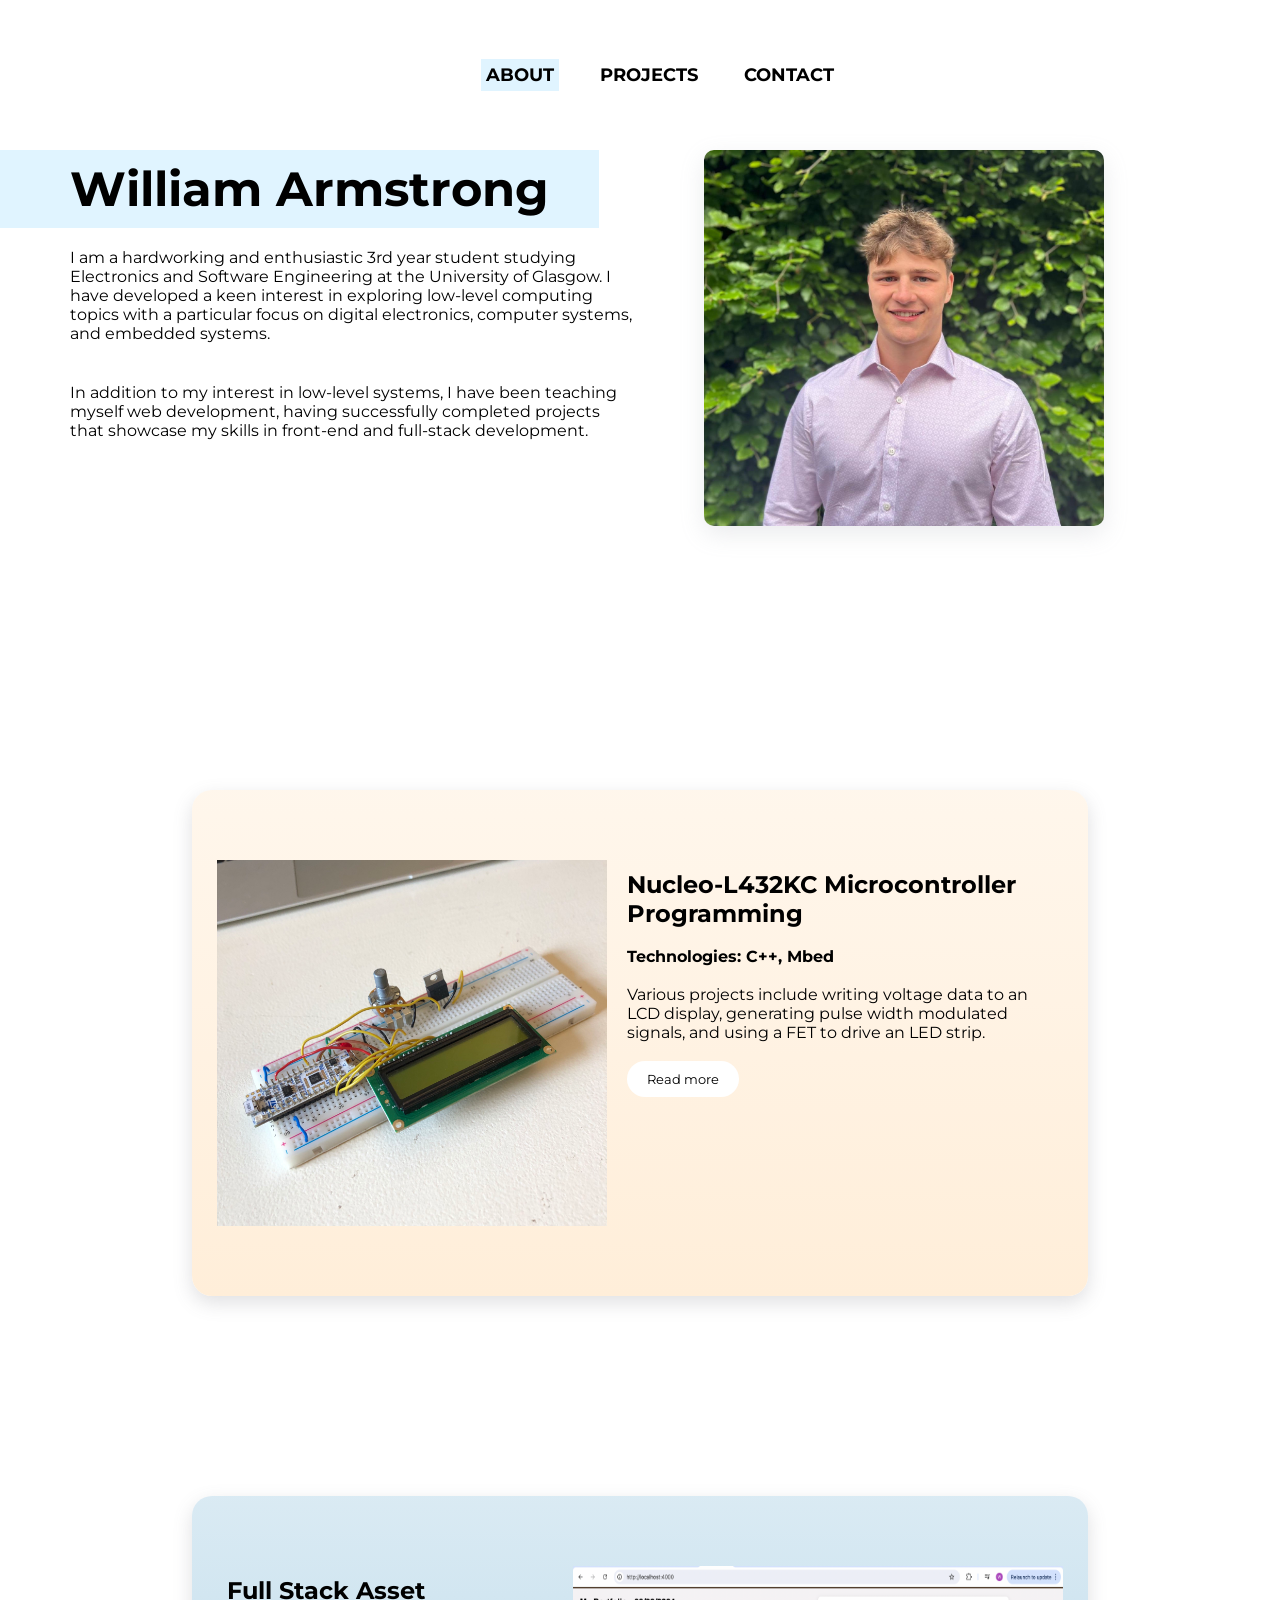
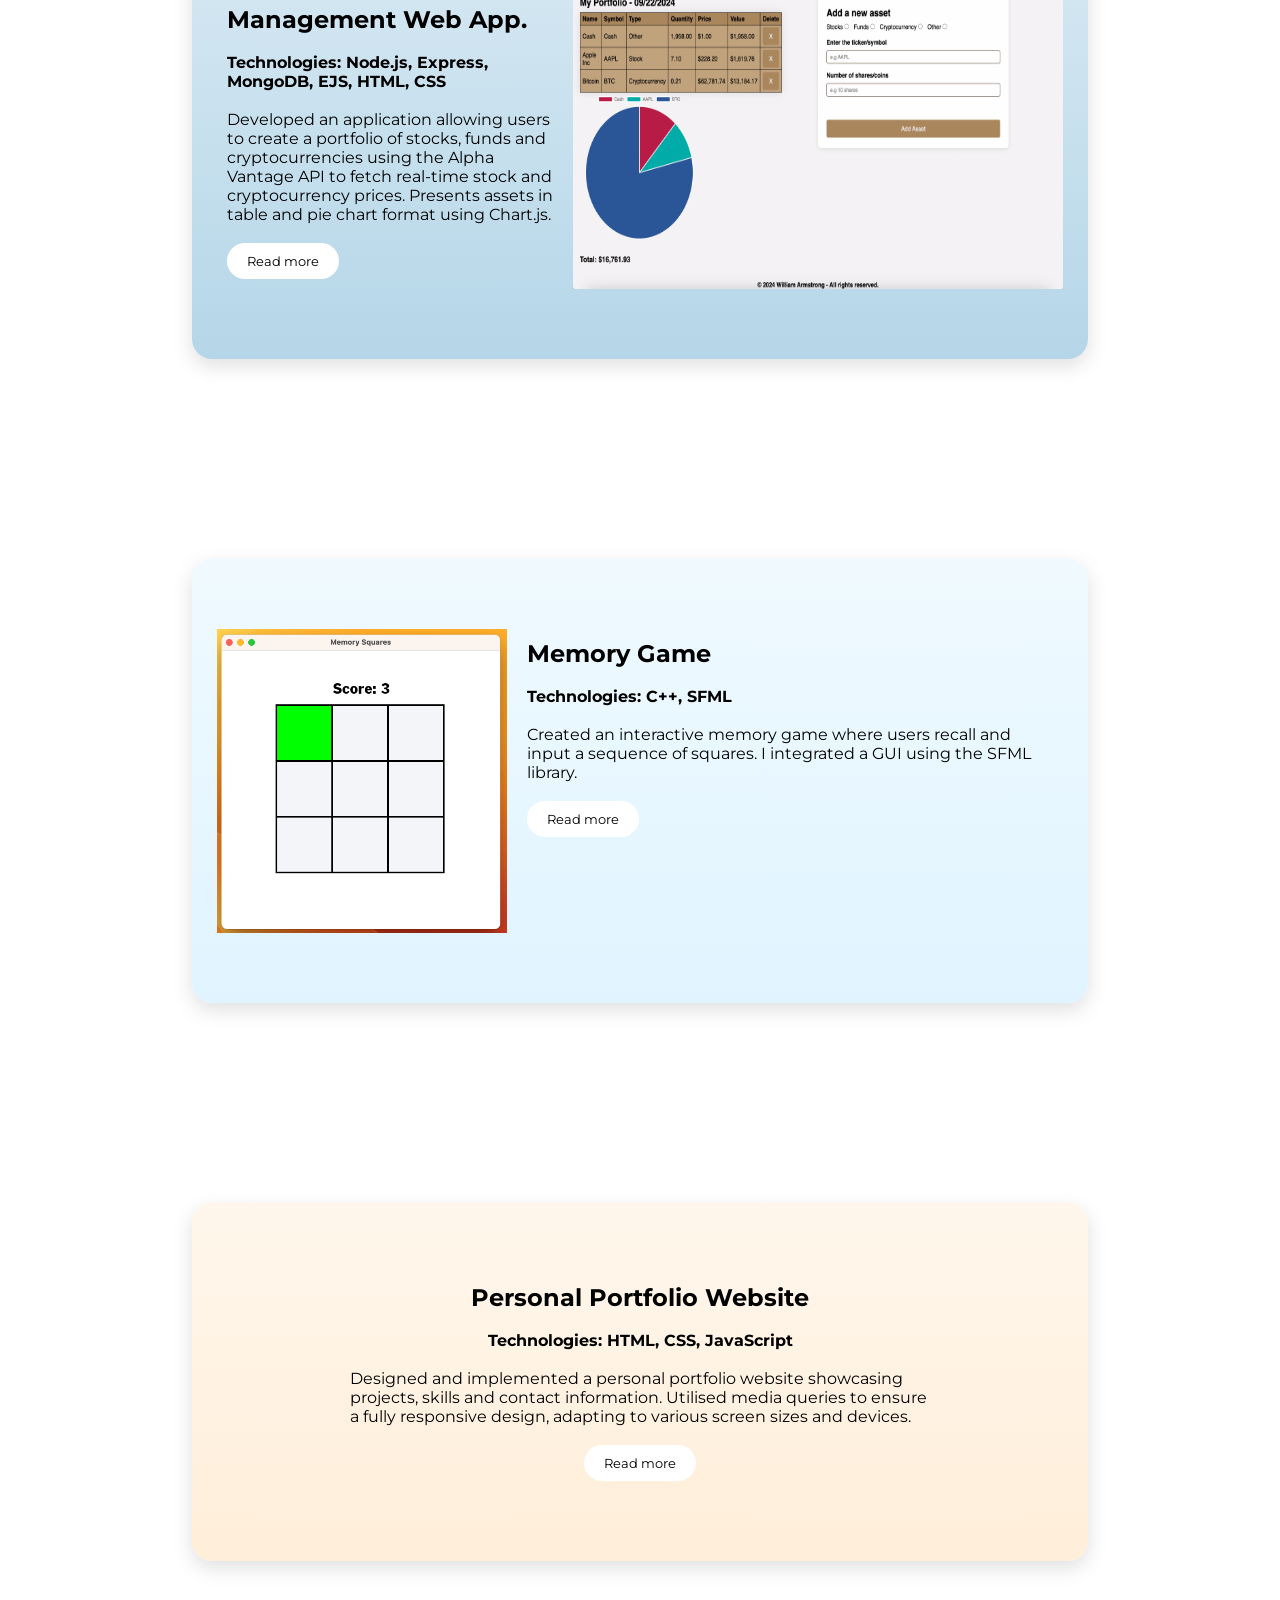
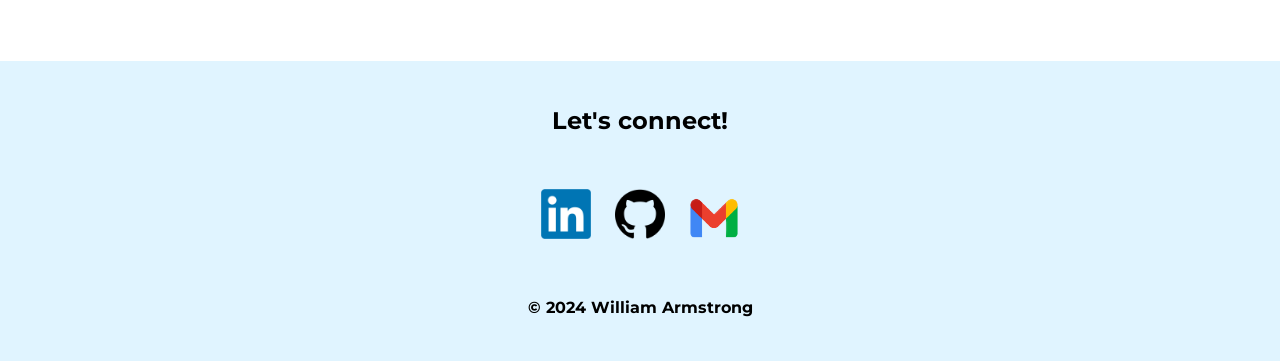
==== commit d2ae9096: "Update student year from 2nd to 3rd" ====
--- a/index.html
+++ b/index.html
@@ -20,7 +20,7 @@
         <div id="left">
             <h1 id="name">William Armstrong</h1>
             <p>
-                I am a hardworking and enthusiastic 2nd year student studying Electronics
+                I am a hardworking and enthusiastic 3rd year student studying Electronics
                 and Software Engineering at the University of Glasgow. I have developed a
                 keen interest in exploring low-level computing topics with a particular
                 focus on digital electronics, computer systems, and embedded systems. </p>
@@ -119,4 +119,4 @@
 
     <script src="app.js"></script>
 </body>
-</html>+</html>
